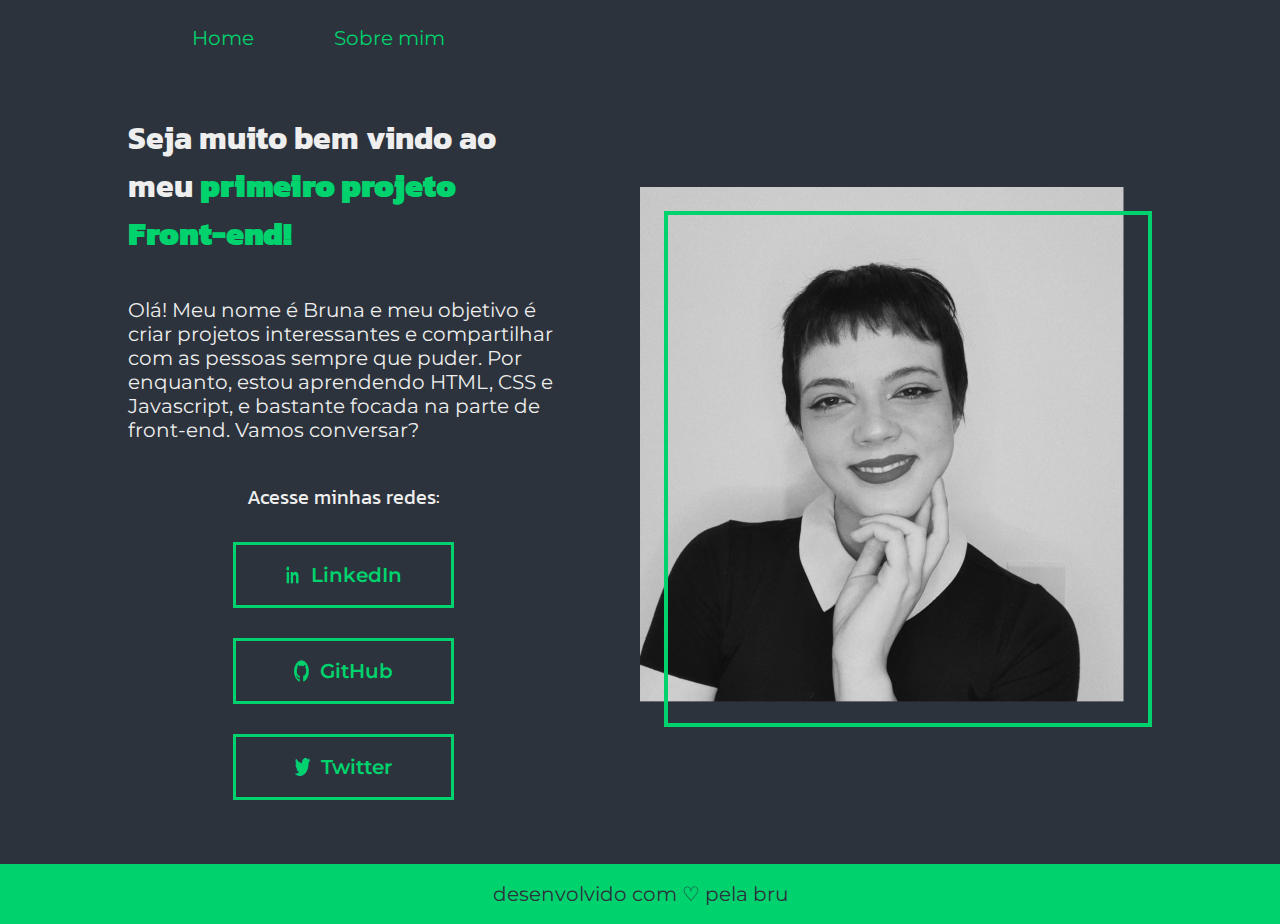
==== index.html @ e708f81d "Add files via upload" ====
<!DOCTYPE html>
<html lang="pt-br">
<head>
    <meta charset="UTF-8">
    <meta http-equiv="X-UA-Compatible" content="IE=edge">
    <meta name="viewport" content="width=device-width, initial-scale=1.0">
    <title>Portfolio</title>
    <link rel="stylesheet" href="./styles/style.css">
</head>
<body>
    <header class="cabecalho">
        <nav class="cabecalho__menu">
            <a class="cabecalho__menu__link" href="index.html">Home</a>
            <a class="cabecalho__menu__link" href="about.html">Sobre mim</a>
        </nav>
    </header>
    <main class="apresentacao">
        <section class="apresentacao__conteudo">
            <h1 class="apresentacao__conteudo__titulo">Seja muito bem vindo ao meu <strong class="titulo-destaque">primeiro projeto Front-end!</strong></h1>
            <p class="apresentacao__conteudo__texto">Olá! Meu nome é Bruna e meu objetivo é criar projetos interessantes e compartilhar com as pessoas sempre que puder. Por enquanto, estou aprendendo HTML, CSS e Javascript, e bastante focada na parte de front-end. Vamos conversar?</p>
            <div class="apresentacao__links">
                <h2 class="apresentacao__links__subtitulo">Acesse minhas redes:</h2>
                <a class="apresentacao__links__botao" href="https://www.linkedin.com/in/brunasoncini/">
                    <img src="./assets/linkedin.png" width="8%">
                    LinkedIn
                </a>
                <a class="apresentacao__links__botao" href="https://www.github.com/brusoncini">
                    <img src="./assets/github.png" width="8%" >
                    GitHub
                </a>
                <a class="apresentacao__links__botao" href="https://www.twitter.com/brabrobru">
                    <img src="./assets/twitter.png" width="8%" >
                    Twitter
                </a>
            </div>
        </section>
        <img class="apresentacao__imagem" src="./assets/Imagem.png" alt="Uma foto minha sorrindo">
    </main>
    <footer class="rodape">
        <p>desenvolvido com &#9825 pela bru</p>
    </footer>    
</body>
</html>
---- styles/style.css ----
@import url('https://fonts.googleapis.com/css2?family=Kanit&family=Montserrat:wght@400;600&display=swap');

:root {
    --cor-primaria: #2c333c;
    --cor-secundaria: #eeeeee;
    --cor-terciaria: #00d26d;
    --cor-hover: #2c444c;

    --fonte-primaria: 'Kanit', sans-serif;
    --fonte-secundaria: 'montserrat', sans-serif;

    --tamanho-titulos: 2rem;
    --tamanho-texto: 1.25rem;
}

*{
    margin: 0;
    padding: 0;
}

body {
    box-sizing: border-box;
    background-color: var(--cor-primaria);
    color: var(--cor-secundaria);
}

.cabecalho {
    padding: 2% 0% 0% 15%
}

.cabecalho__menu {
    display: flex;
    gap: 80px;
}

.cabecalho__menu__link {
    font-family: var(--fonte-secundaria);
    font-size: var(--tamanho-texto);
    font-weight: 600px;
    color: var(--cor-terciaria);
    text-decoration: none;
}

.apresentacao {
    padding: 5% 10%;
    display: flex;
    align-items: center;
    justify-content: space-between;
    gap: 82px;
}

.apresentacao__conteudo {
    width: auto;
    display: flex;
    flex-direction: column;
    gap: 40px;
}

.apresentacao__conteudo__titulo {
    font-size: var(--tamanho-titulos);
    font-family: var(--fonte-primaria);
}

.titulo-destaque {
    color: var(--cor-terciaria);
}

.apresentacao__conteudo__texto {
    font-size: var(--tamanho-texto);
    font-family: var(--fonte-secundaria);
}

.apresentacao__links {
    display: flex;
    flex-direction: column;
    justify-content: space-between;
    align-items: center;
    gap: 30px;
}

.apresentacao__links__subtitulo {
    font-family: var(--fonte-primaria);
    font-weight: 400;
    font-size: var(--tamanho-texto);
}

.apresentacao__links__botao {
    display: flex;
    justify-content: center;
    gap: 10px;
    border: 3px solid var(--cor-terciaria);
    width: 50%;
    text-align: center;
    font-size: var(--tamanho-texto);
    font-weight: 600;
    padding: 18px 0;
    text-decoration: none;
    color: var(--cor-terciaria);
    font-family: var(--fonte-secundaria);
    cursor: pointer;
}

.apresentacao__links__botao:hover {
    background-color: var(--cor-hover);
    transition: 0.5s;
    color: var(--cor-terciaria);
}

.apresentacao__imagem {
    width: 50%;
}

.rodape {
    padding: 18px;
    color: var(--cor-primaria);
    background-color: var(--cor-terciaria);
    text-align: center;
    font-family: var(--fonte-secundaria);
    font-size: var(--tamanho-texto);
}

@media (max-width: 1200px) {
    .cabecalho{
        padding: 10%;
    }

    .cabecalho__menu{
        justify-content: center;
    }

    .apresentacao {
        flex-direction: column-reverse;
        padding: 5%;
    }

    .apresentacao__conteudo {
        width: auto;
    }
}
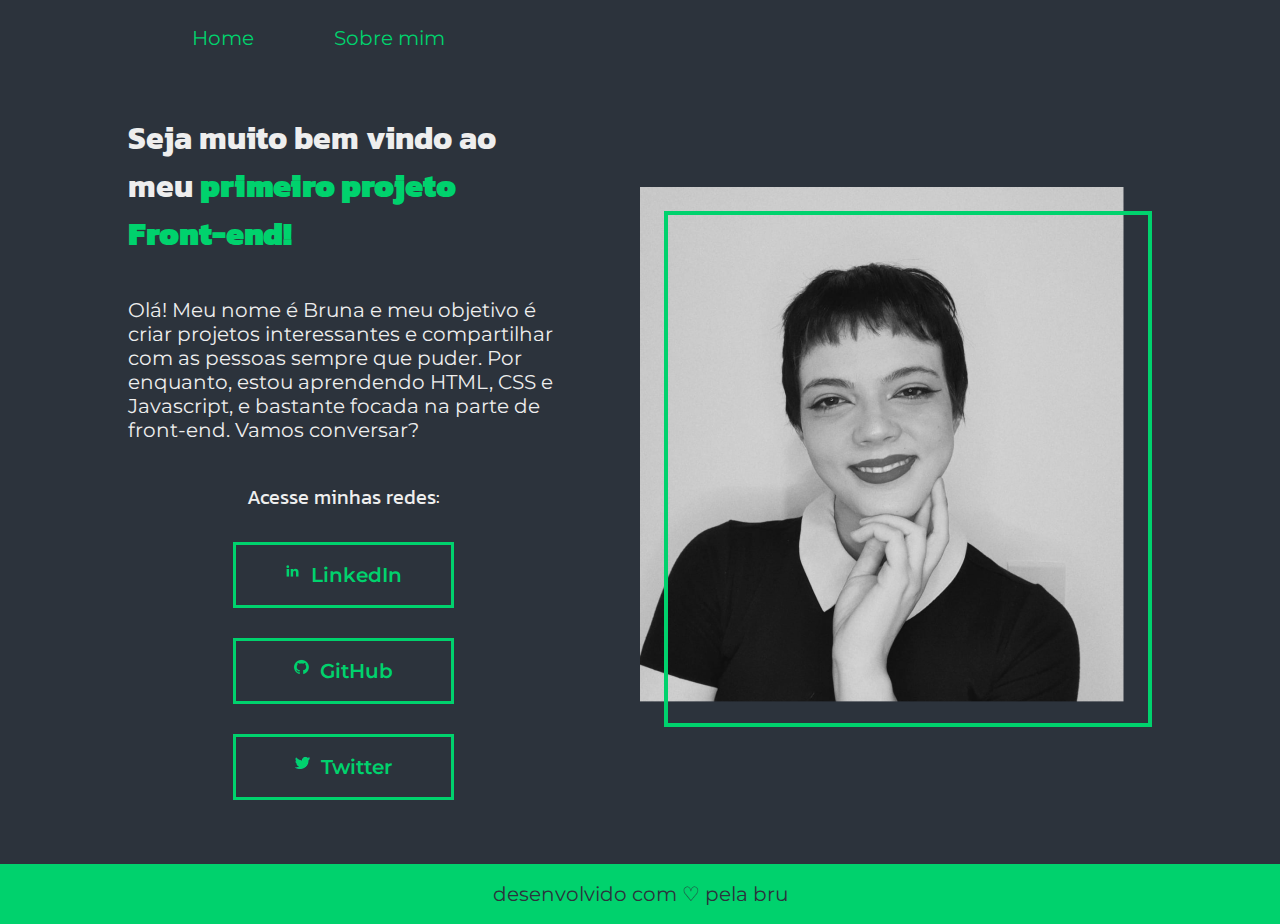
==== commit 010bd7e7: "Update index.html" ====
--- a/index.html
+++ b/index.html
@@ -21,23 +21,23 @@
             <div class="apresentacao__links">
                 <h2 class="apresentacao__links__subtitulo">Acesse minhas redes:</h2>
                 <a class="apresentacao__links__botao" href="https://www.linkedin.com/in/brunasoncini/">
-                    <img src="./assets/linkedin.png" width="8%">
+                    <img src="./assets/linkedin.png" height="8%" width="8%">
                     LinkedIn
                 </a>
                 <a class="apresentacao__links__botao" href="https://www.github.com/brusoncini">
-                    <img src="./assets/github.png" width="8%" >
+                    <img src="./assets/github.png" height="8%" width="8%">
                     GitHub
                 </a>
                 <a class="apresentacao__links__botao" href="https://www.twitter.com/brabrobru">
-                    <img src="./assets/twitter.png" width="8%" >
+                    <img src="./assets/twitter.png" height="8%" width="8%">
                     Twitter
                 </a>
             </div>
         </section>
-        <img class="apresentacao__imagem" src="./assets/Imagem.png" alt="Uma foto minha sorrindo">
+        <img class="apresentacao__imagem" src="./assets/Imagem.png" alt="foto minha sorrindo">
     </main>
     <footer class="rodape">
         <p>desenvolvido com &#9825 pela bru</p>
     </footer>    
 </body>
-</html>+</html>
